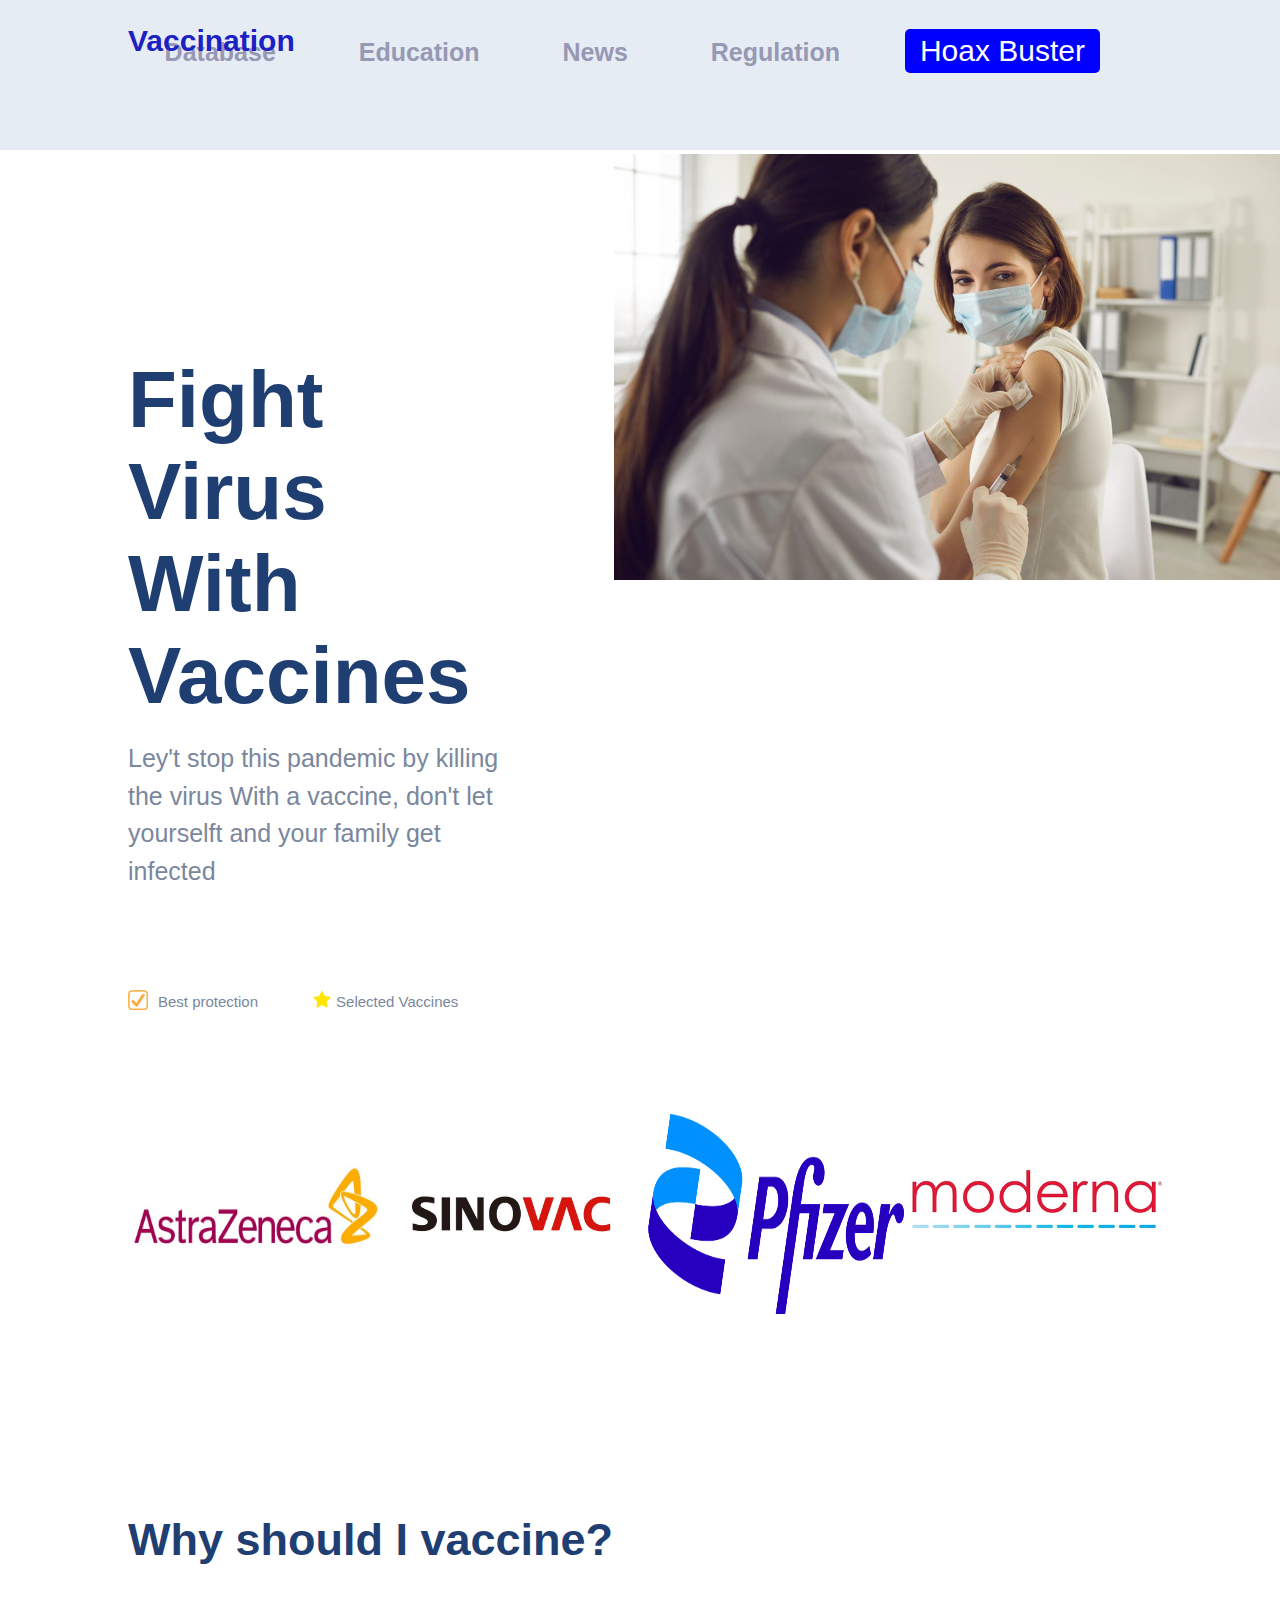
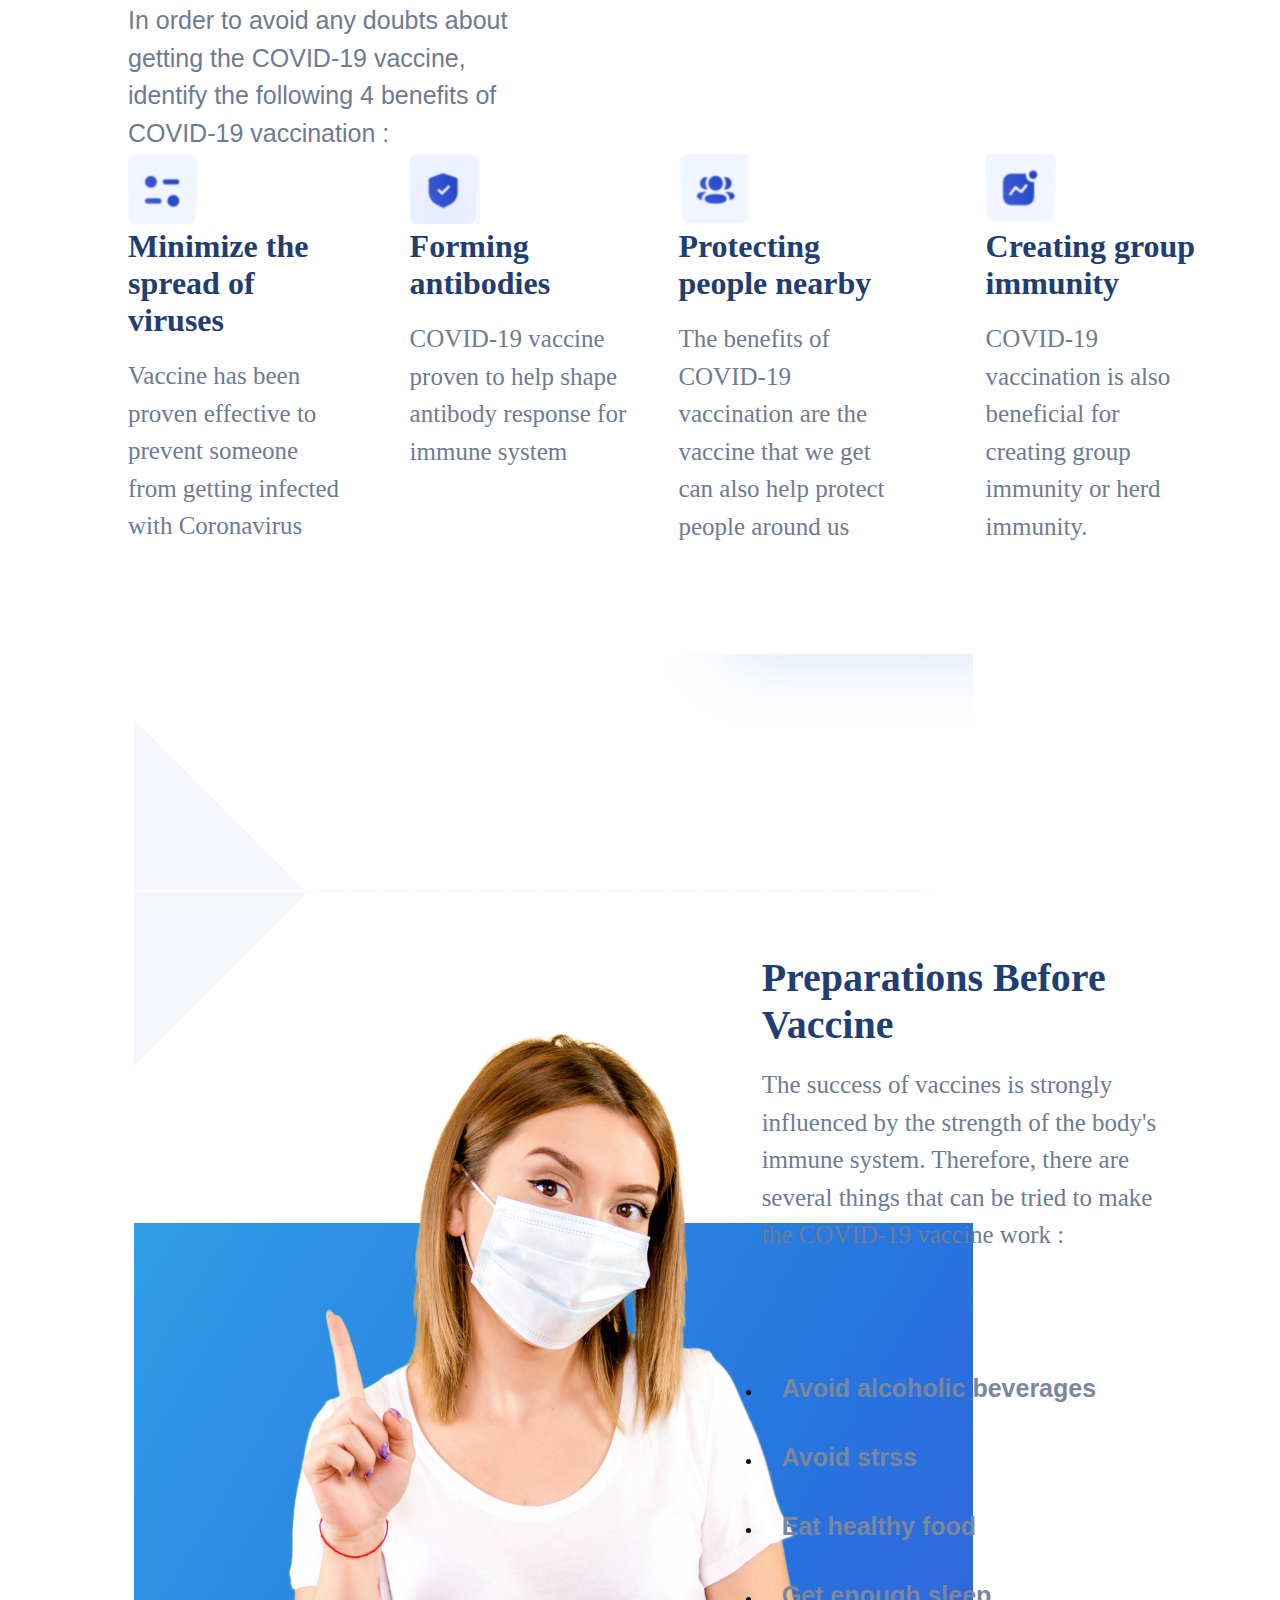
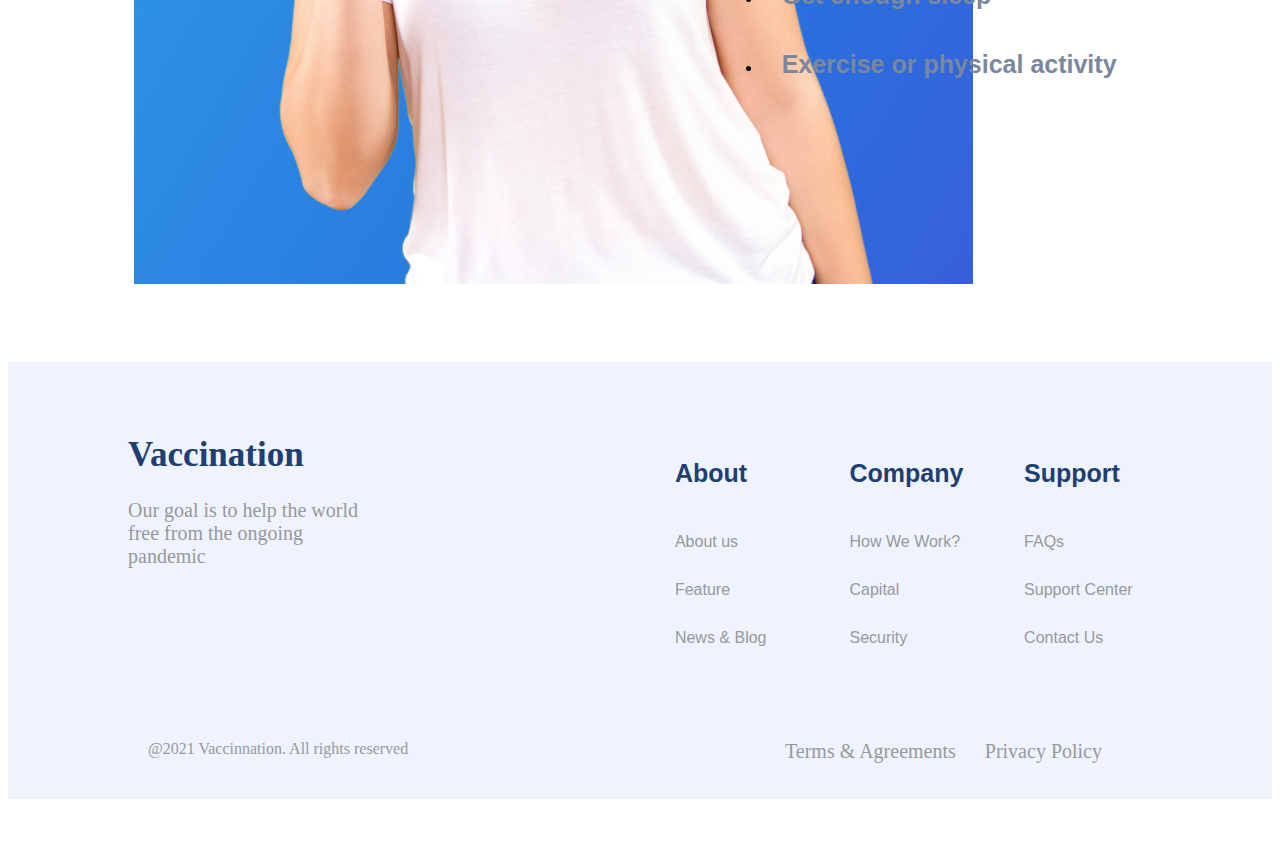
==== Third Week - CSS/Vaccination/index.html @ da8fd11b "Se agregaron los archivos correctos de la aplicacion" ====
<!DOCTYPE html>
<html lang="en">

<head>
    <meta charset="UTF-8">
    <meta http-equiv="X-UA-Compatible" content="IE=edge">
    <meta name="viewport" content="width=device-width, initial-scale=1.0">
    <title>Vaccination</title>
    <link rel="stylesheet" href="./css/index.css">

</head>
<iframe src="./Layouts/header.html" frameborder="0"></iframe>

<body>
    <div class="maincontent">
        <div class="info">
            <h1>Fight Virus With Vaccines</h1> <br>
            <p>Ley't stop this pandemic by killing the virus With a vaccine, don't let yourselft and your
                family get infected
            </p>
        </div>
        <div class="image" width="1000" height="640">
            <img src="./images/vaccine.jpeg" alt="">
        </div>

        <div class="marks">
            <ul>
                <img class="checkimg" src="./images/check.png">
                <li class="check">Best protection</li>
                <img class="starimg" src="./images/star.png">
                <li class="star">Selected Vaccines</li>
            </ul>
            </ul>
        </div>

        <div class="clients">
            <ul>
                <img src="./images/astrazeneca-logo.jpeg" class="astra">
                <img src="./images/sinovac-logo.jpeg" class="sinovac">
                <img src="./images/pfizer-logo.png" class="pfizer">
                <img src="./images/moderna-logo.jpeg" class="moderna">
            </ul>

        </div>
        <div class="why">
            <h1>
                Why should I vaccine?
            </h1> <br><br>
            <p>In order to avoid any doubts about getting the COVID-19
                vaccine, identify the following 4 benefits of COVID-19
                vaccination :
            </p>
        </div>
    </div>

    <div class="benefits">
        <div class="one">
            <img src="./images/minimize.png" width="70px" height="70px">
            <h1>Minimize the spread of viruses</h1><br>
            <p>Vaccine has been proven effective to prevent someone from
                getting infected with Coronavirus
            </p>
        </div>
        <div class="two">
            <img src="./images/protect.png" width="70px" height="70px">
            <h1>Forming antibodies</h1><br>
            <p>COVID-19 vaccine proven to help shape antibody response for
                immune system
            </p>
        </div>
        <div class="three">
            <img src="./images/people.png" width="70px" height="70px">
            <h1> Protecting people nearby</h1><br>
            <p> The benefits of COVID-19 vaccination are the vaccine that
                we get can also help protect people around us
            </p>
        </div>
        <div class="four">
            <img src="./images/inmunity.png" width="70px" height="70px">
            <h1>Creating group immunity</h1><br>
            <p> COVID-19 vaccination is also beneficial for creating group
                immunity or herd immunity.
            </p>
        </div>
        <div class="preparation">

            <div class="image" width="400px" height="800px">
                <img src="./images/preparations.png" alt="">
            </div>
            <div class="preinfo"> 
                <h1>Preparations Before Vaccine</h1> <br>
                <p>The success of vaccines is strongly influenced by the strength of the body's immune system. 
                    Therefore, there are several things that can be tried to make the COVID-19
                    vaccine work :
                </p>
                <div class="options">
                    <ul>
                        <li>
                            <h3>Avoid alcoholic beverages</h3>
                        </li>
                        <li>
                            <h3>Avoid strss</h3>
                        </li>
                        <li>
                            <h3>Eat healthy food</h3>
                        </li>
                        <li>
                            <h3>Get enough sleep</h3>
                        </li>
                        <li>
                            <h3>Exercise or physical activity</h3>
                        </li>
                    </ul>

                </div>
            </div>
        </div>

    </div>

</body>
<footer>
    <iframe src="./Layouts/footer.html" frameborder="0"></iframe>
</footer>

</html>
---- Third Week - CSS/Vaccination/css/index.css ----
*{
    margin: 0px;
    padding: 0px;
}

header {
    width: 100%;
    height: 100px;
}

iframe {
    width: 100%;
    height: 100%;
    border-style: none;
}

footer {
    width: 100%;
    height: 500px;
}

body{
    background-color: #FFFFFF;
}
p{
    line-height: 150%;
    font-size: 25px;
    color: rgb(109,123,147);
}
h1{
    color: rgb(31,62,114);
   
}
.maincontent{ 
    width: 100%;
    position: relative; 
    background-color: #FFFFFF;
    height: 3400px;
    
}

.maincontent .info{
    position: relative;
    top: 200px; 
    left: 10%;
    width: 30%;
}.maincontent .info h1{
    font-size: 80px;
    font-family: Arial, Helvetica, sans-serif;
    width: 100%;

}
.maincontent .info p{
    color: rgb(122,135,157); 
    font-family: Arial, Helvetica, sans-serif;
    width: 100%;

}

.maincontent .image {
    width: 96%;
    max-width: 960px;
    margin: 0 auto;
}
.maincontent img{
    position: absolute;
    top: 0px;
    right: 0px;
    width: 52%;
    height: auto;
}

.maincontent .marks{ 
    position: relative;
    top: 300px;
    left: 10%;
    width: fit-content;
}
.maincontent .marks li{ 
    display: inline;
    color: rgb(122,135,157);
    font-size: 15px;
    font-family: Arial, Helvetica, sans-serif;
    top: -3px;
}

.maincontent .marks .check{
    position: relative;
    left: 30px;
}
.maincontent .marks .starimg{
    position: relative;
    left: 80px;

}
.maincontent .marks .star{
    position: relative;
    left: 80px;
}
.maincontent .marks img{
    width: 20px;
    height: 20px;
    position: absolute;
    left: 0%; 
}

.maincontent .clients{ 
    position: relative;
    top:400px;
    height: 200px;
}
.maincontent .clients ul{ 
    display: inline;
    color: rgb(122,135,157);
    font-size: 15px;
    font-family: Arial, Helvetica, sans-serif;
    position: relative; 
    left: 10%;
}

.maincontent .clients .astra{
    position: relative;
    left: 0px;
    width: 20%;
    height: 200px;
}
.maincontent .clients .sinovac{
    position: relative;
    left: -5px;
    width: 20%;
    height: 200px;
}
.maincontent .clients .pfizer{
    position: relative;
    left: 0px;
    width: 20%;
    height: 200px;
}
.maincontent .clients .moderna{
    position: relative;
    left: 0px;
    width: 20%;
    height: 200px;
}
.maincontent .why{
    position: relative;
    top: 600px;
    left: 10%;
}

.maincontent .why h1{
    font-family: Arial, Helvetica, sans-serif;
    font-weight: bold;
    font-size: 45px;
}

.maincontent .why p{
    font-family: Arial, Helvetica, sans-serif;
    color: rgb(109,123,147); 
    width: 33%;

}
 .benefits{
    position: relative;
    left: 10%; 
    top: -1800px;

}
.benefits .one{
    height: 20%;
    width: 17%;
    position: absolute;
    background-color: #F7FAFE;
}
.benefits .two{
    height: 20%;
    width: 17%;
    position: absolute;
    left: 22%; 
    background-color: #F7FAFE;
}
.benefits .three{
    height: 25%;
    width: 17%;
    position: absolute;
    left: 43%; 
    background-color: #F7FAFE;
}
.benefits .four{
    height: 25%;
    width: 17%;
    position: absolute;
    left: 67%; 
    background-color: #F7FAFE;
}
.preparation{ 
    position: absolute;
    top: 500px; 
    width: 90%;
}
.maincontent .preparation .image{
    position: relative;
    width: 40%;
}
.preparation .preinfo{
    position: absolute; 
    right: 10%;
    width: 35%;
    top: 300px;
}

.preparation .preinfo h1{
    font-size: 40px;
}

.preparation .preinfo .options{ 
    position: relative;
    width: 100%;
}

.options{
    position: relative;
    top: 100px;
    
}

.options h3{

    color: rgb(122,135,157);
    font-size: 25px;
    font-family: Arial, Helvetica, sans-serif;
    padding: 20px;
}
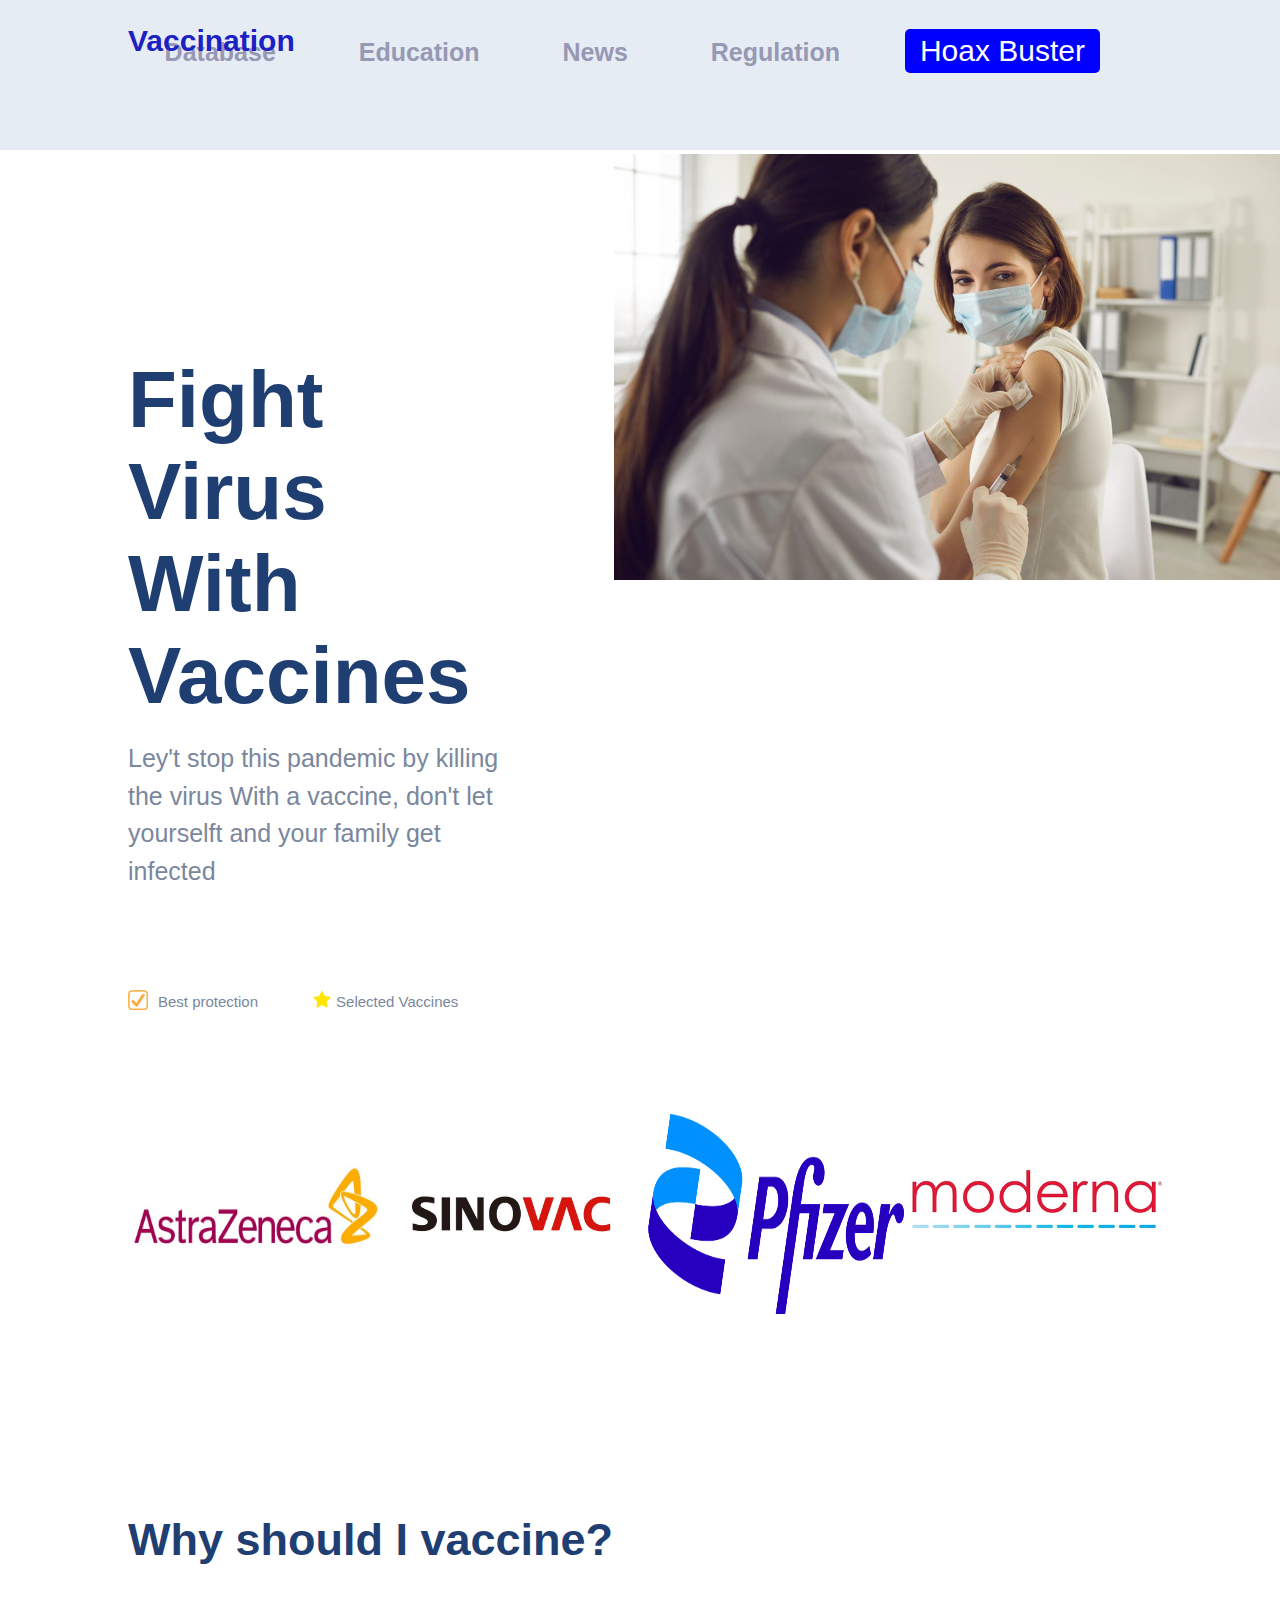
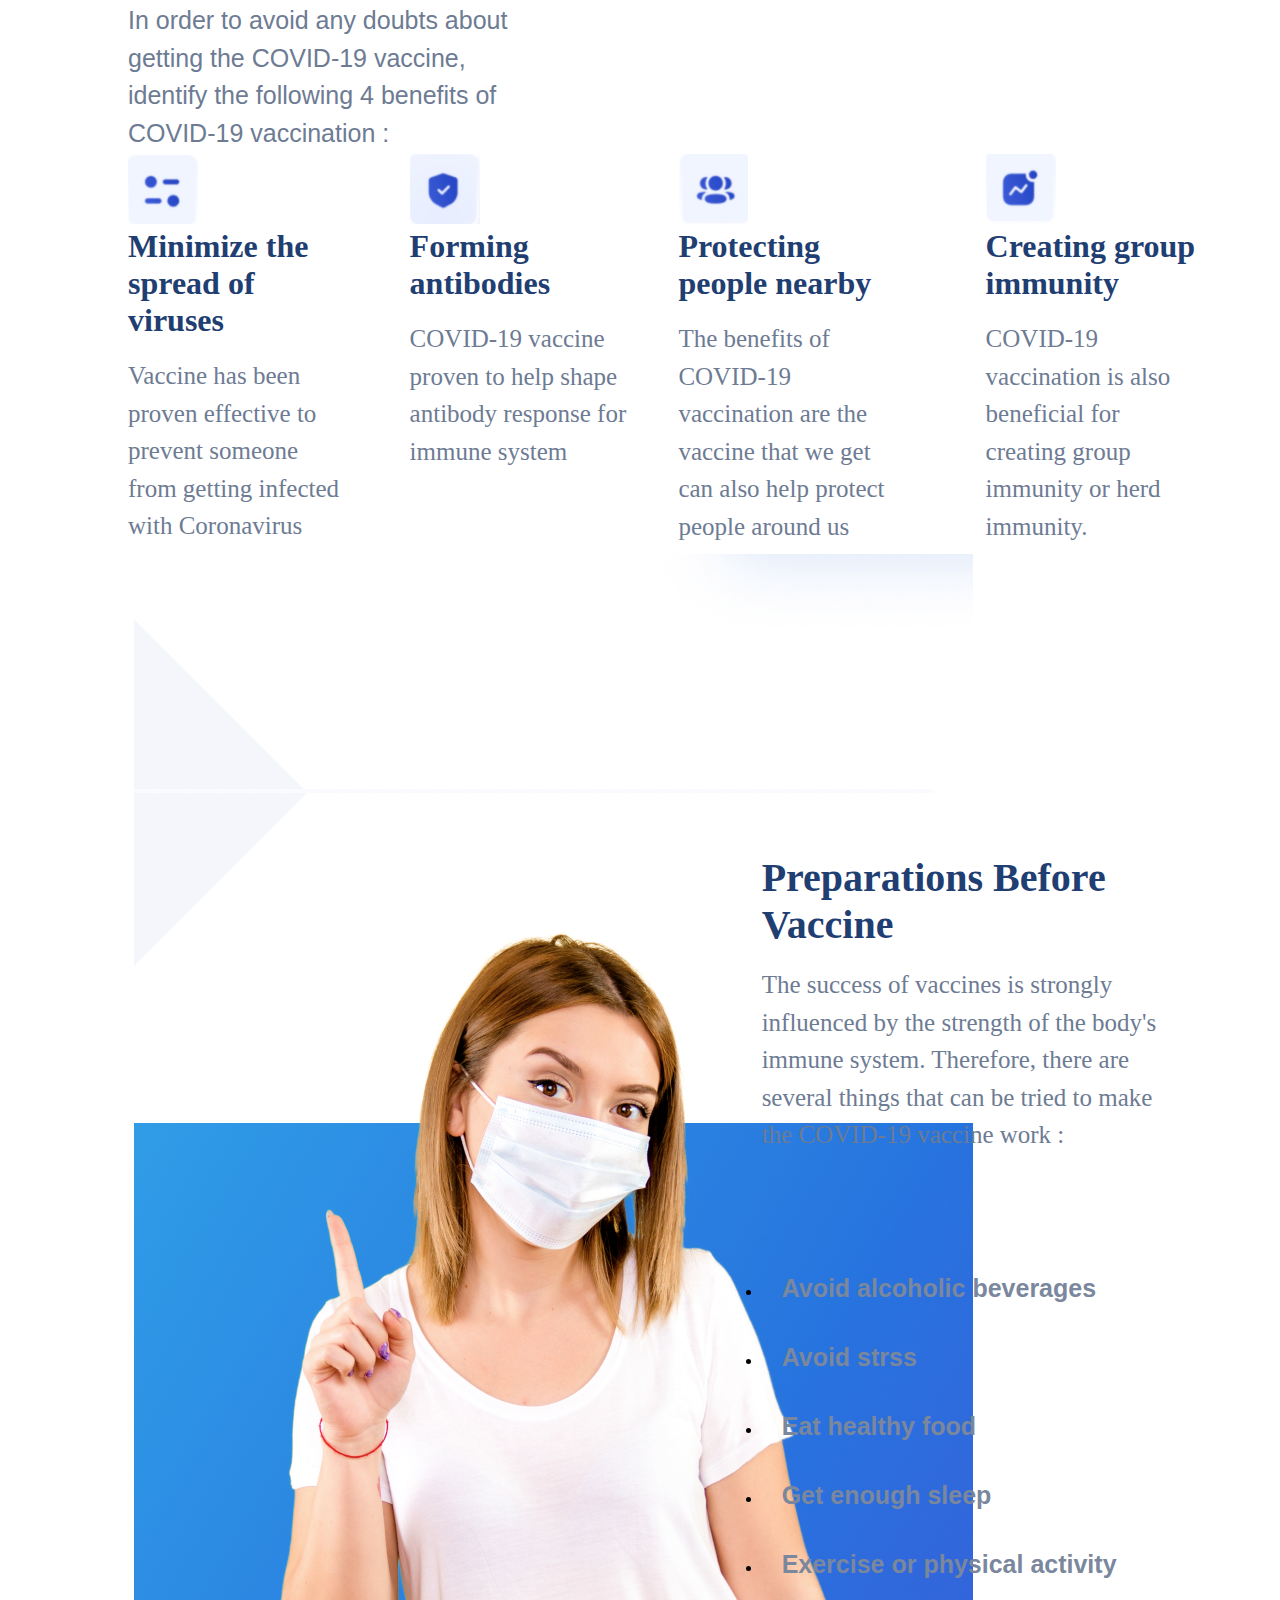
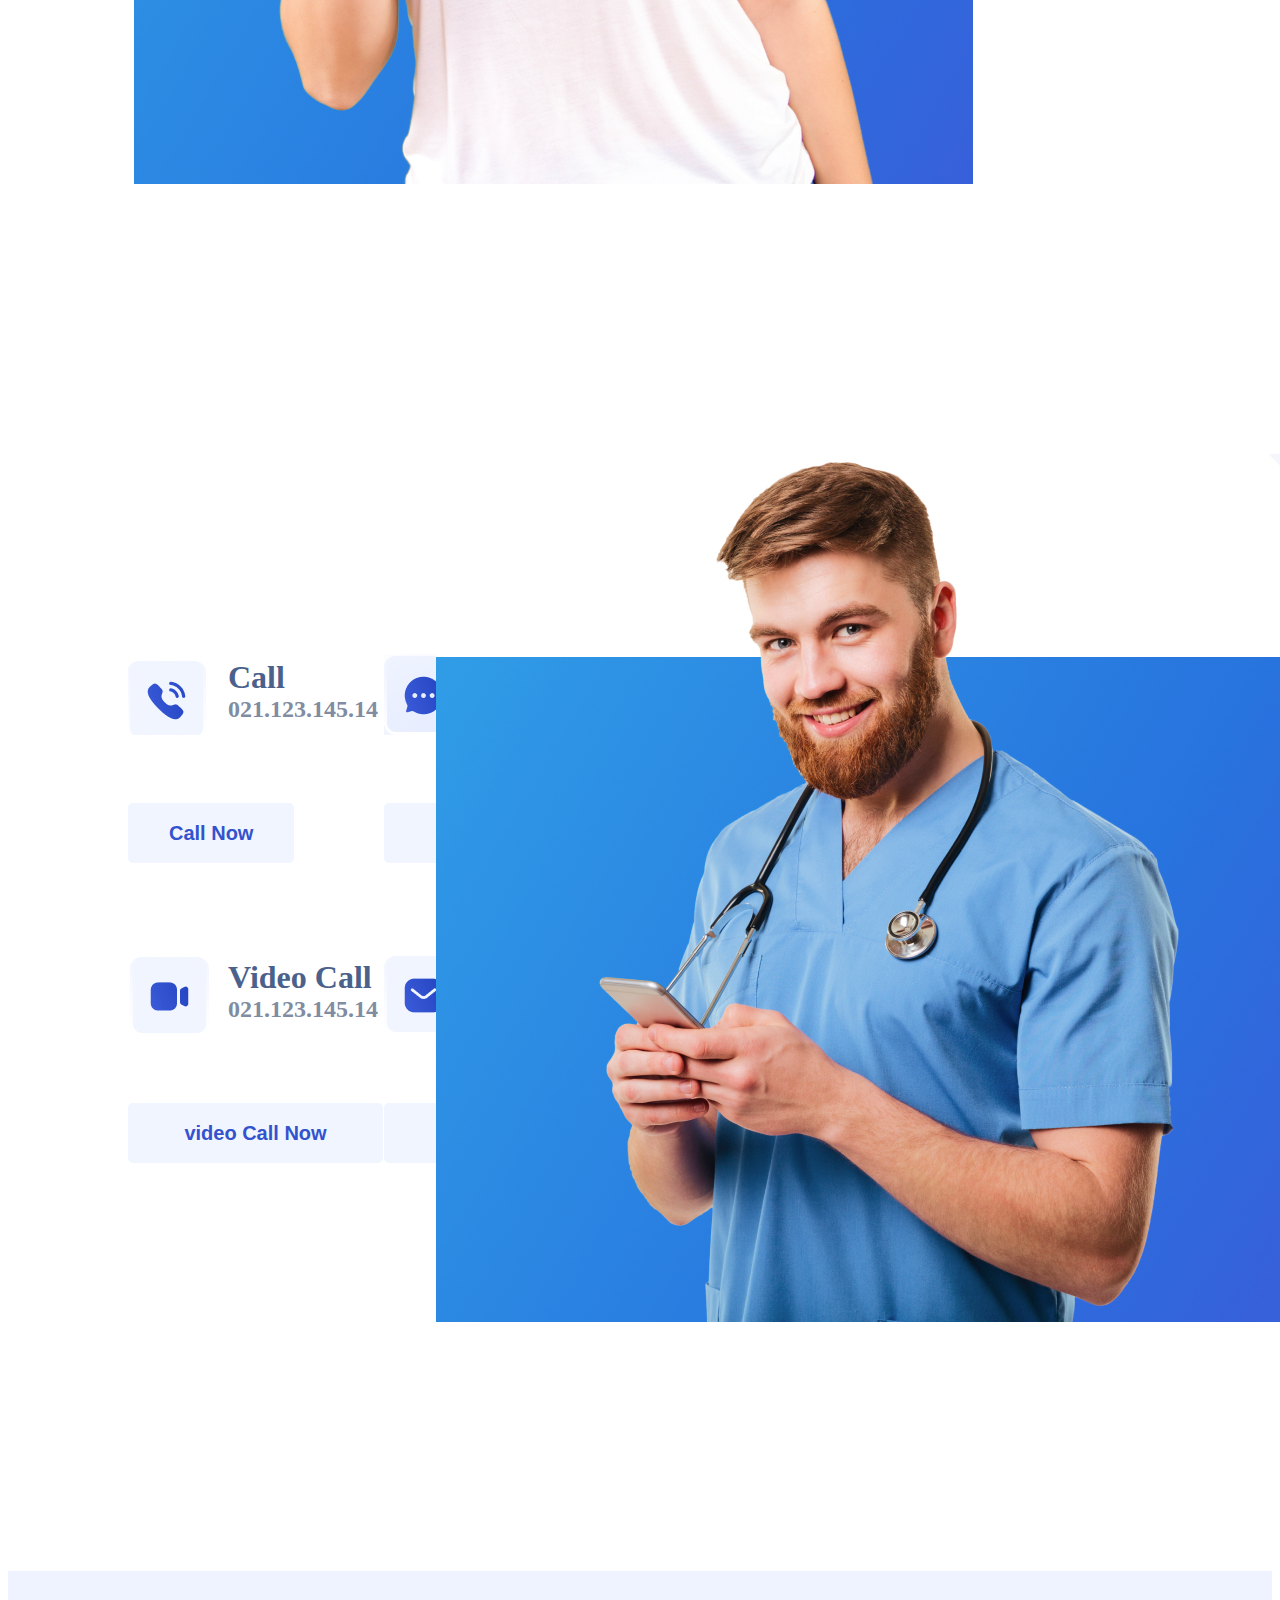
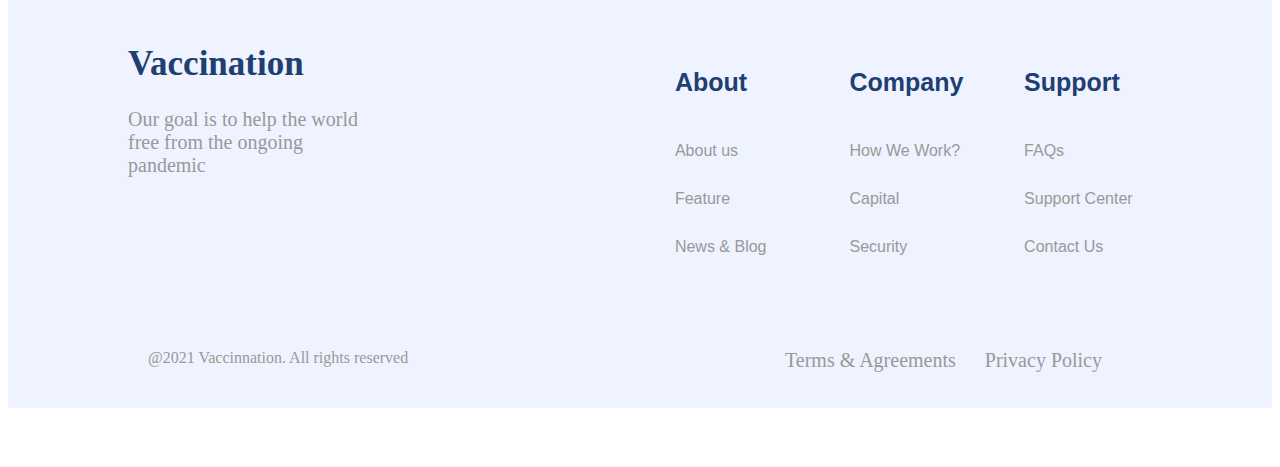
==== commit 31b10217: "contact us session added" ====
--- a/Third Week - CSS/Vaccination/index.html
+++ b/Third Week - CSS/Vaccination/index.html
@@ -118,6 +118,38 @@
 
     </div>
 
+    <div class="contactus">
+        <div class="call">
+            <img src="./images/phone.png" alt="">
+            <h1>Call</h1>
+            <h2>021.123.145.14</h2>
+            <button> Call Now</button>
+        </div>
+        <div class="chat">
+            <img src="./images/chat.png" alt="">
+            <h1>Chat</h1>
+            <h2>021.123.145.14</h2>
+            <button> Chat Now</button>
+        </div>
+        <div class="video">
+            <img src="./images/video.png" alt="">
+            <h1>Video Call</h1>
+            <h2>021.123.145.14</h2>
+            <button> video Call Now</button>
+        </div>
+        <div class="message">
+            <img src="./images/message.png" alt="">
+            <h1>Message</h1>
+            <h2>021.123.145.14</h2>
+            <button> Message Now</button>
+        </div>
+
+        <div class="image">
+            <img src="./images/contactus.png" alt="">
+        </div>
+
+    </div>
+
 </body>
 <footer>
     <iframe src="./Layouts/footer.html" frameborder="0"></iframe>
--- a/Third Week - CSS/Vaccination/css/index.css
+++ b/Third Week - CSS/Vaccination/css/index.css
@@ -35,7 +35,7 @@
     width: 100%;
     position: relative; 
     background-color: #FFFFFF;
-    height: 3400px;
+    height: 4400px;
     
 }
 
@@ -163,7 +163,7 @@
  .benefits{
     position: relative;
     left: 10%; 
-    top: -1800px;
+    top: -2800px;
 
 }
 .benefits .one{
@@ -195,7 +195,7 @@
 }
 .preparation{ 
     position: absolute;
-    top: 500px; 
+    top: 400px; 
     width: 90%;
 }
 .maincontent .preparation .image{
@@ -232,4 +232,127 @@
     padding: 20px;
 }
 
-
+.contactus{
+    position: relative;
+    top: -700px;
+    left: 10%; 
+}
+.contactus .call{
+    position: relative; 
+}
+.contactus .call h1{
+    position: relative;
+    left: 100px;
+    top: -80px;
+    color: rgb(74,97,140);
+}
+.contactus .call h2{
+    position: relative;
+    left: 100px;
+    top: -80px;
+    color: rgb(127,140,161);
+}
+.contactus .call button{
+    background-color: rgb(241,245,255);
+    width: 13%;
+    height: 60px;
+    border: none;
+    border-radius: 5px;
+    color: rgb(51,83,206);
+    font-size: 20px;
+    font-weight: bold;
+}
+
+.contactus .chat{
+    position: absolute;
+    left: 20%;
+    top: 0px;
+}
+.contactus .chat h1{
+    position: relative;
+    left: 100px;
+    top: -80px;
+    color: rgb(74,97,140);
+}
+.contactus .chat h2{
+    position: relative;
+    left: 100px;
+    top: -80px;
+    color: rgb(127,140,161);
+}
+.contactus .chat button{
+    background-color: rgb(241,245,255);
+    width: 170%;
+    height: 60px;
+    border: none;
+    border-radius: 5px;
+    color: rgb(51,83,206);
+    font-size: 20px;
+    font-weight: bold;
+}
+.contactus .video{
+    position: absolute;
+    left: 0%;
+    top: 300px;
+}
+.contactus .video h1{
+    position: relative;
+    left: 100px;
+    top: -80px;
+    color: rgb(74,97,140);
+}
+.contactus .video h2{
+    position: relative;
+    left: 100px;
+    top: -80px;
+    color: rgb(127,140,161);
+}
+.contactus .video button{
+    background-color: rgb(241,245,255);
+    width: 170%;
+    height: 60px;
+    border: none;
+    border-radius: 5px;
+    color: rgb(51,83,206);
+    font-size: 20px;
+    font-weight: bold;
+}
+
+.contactus .message{
+    position: absolute;
+    left: 20%;
+    top: 300px;
+}
+.contactus .message h1{
+    position: relative;
+    left: 100px;
+    top: -80px;
+    color: rgb(74,97,140);
+}
+.contactus .message h2{
+    position: relative;
+    left: 100px;
+    top: -80px;
+    color: rgb(127,140,161);
+}
+.contactus .message button{
+    background-color: rgb(241,245,255);
+    width: 170%;
+    height: 60px;
+    border: none;
+    border-radius: 5px;
+    color: rgb(51,83,206);
+    font-size: 20px;
+    font-weight: bold;
+}
+
+.contactus .image{
+    position: absolute;
+    right: 10%;
+    top: -200px;
+}
+
+.contactus img{ 
+}
+
+
